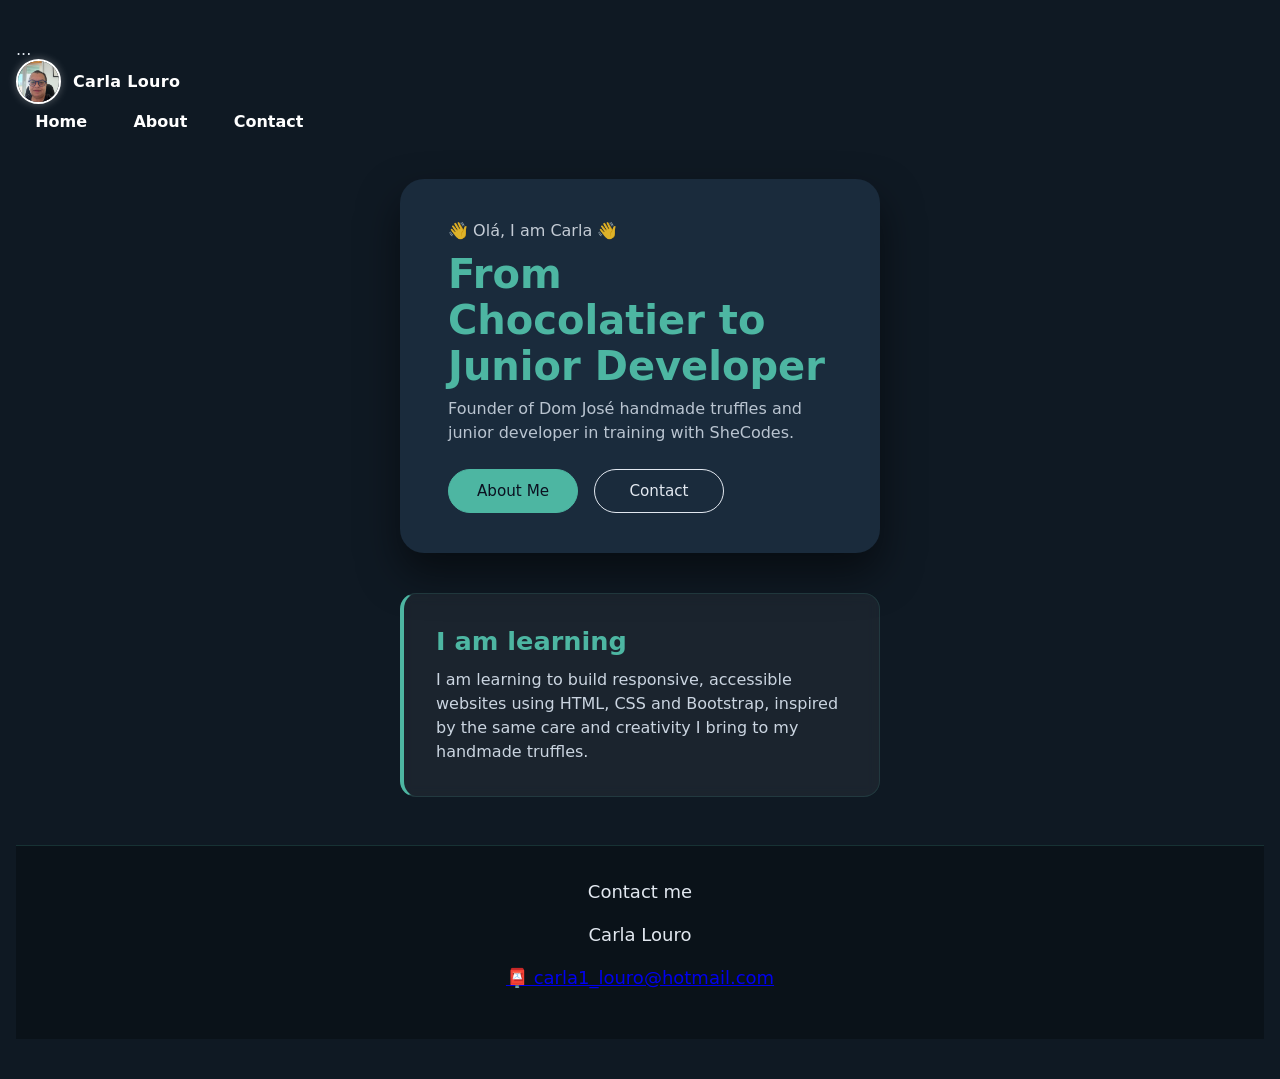
==== index.html @ e5324b71 "Add files via upload Completed week 4 Responsive Homepage Homework" ====
<!doctype html>
<html lang="en">
  <head>
    <meta charset="UTF-8" />
    <meta name="viewport" content="width=device-width, initial-scale=1.0" />
    <meta
      name="description"
      content="Carla Louro – junior developer and chocolatier blending handmade truffles with web design."
    />
    <title>Carla | Junior Developer & Chocolatier</title>
    <head>
  ...
  <!-- Bootstrap FIRST -->
  <link
    rel="stylesheet"
    href="[cdn.jsdelivr.net](https://cdn.jsdelivr.net/npm/bootstrap@5.3.3/dist/css/bootstrap.min.css)"
    integrity="sha384-QWTKZyjpPEjISv5WaRU9OFeRpok6YctnYmDr5pNlyT2bRjXh0JMhjY6hW+ALEwIH"
    crossorigin="anonymous"
  />
  <!-- Your CSS SECOND -->
  <link rel="stylesheet" href="style.css" />
</head>

  <body>
   <nav id="main-nav">
  <div class="nav-profile">
    <img
      src="images/carla-photo.jpg"
      alt="Carla Louro"
      class="nav-photo"
    />
    <span class="nav-name">Carla Louro</span>
  </div>
  <div class="nav-links">
    <a href="index.html">Home</a>
    <a href="about.html">About</a>
    <a href="contact.html">Contact</a>
  </div>
</nav>




    <main class="container">

      <!-- Floating hero card -->
      <section class="card floating-card">
        <p class="greeting"> 👋 Olá, I am Carla 👋</p>
        <h1 class="name"> From Chocolatier to Junior Developer </h1>
        <p class="subtitle">
          Founder of Dom José handmade truffles and junior developer in training with SheCodes.
        </p>
        <div class="buttons">
          <a href="about.html" class="btn btn-primary">About Me</a>
          <a href="mailto:carla1_louro@hotmail.com" class="btn btn-secondary">Contact</a>
        </div>
      </section>

      <!-- Learning section -->
      <section class="learning-section">
        <h2>I am learning</h2>
        <p>
          I am learning to build responsive, accessible websites using HTML, CSS
          and Bootstrap, inspired by the same care and creativity I bring to my
          handmade truffles.
        </p>
      </section>

    </main>

    <footer id="contact" class="bg-dark text-light py-4 mt-5">
      <div class="container text-center">
        <p class="mb-1">Contact me</p>
        <p class="mb-1 fw-bold">Carla Louro</p>
        <p class="mb-0">
          <a href="mailto:carla1_louro@hotmail.com" class="text-light text-decoration-none">
            📮 carla1_louro@hotmail.com
          </a>
        </p>
      </div>
    </footer>

    <script
      src="[cdn.jsdelivr.net](https://cdn.jsdelivr.net/npm/bootstrap@5.3.3/dist/js/bootstrap.bundle.min.js)"
      integrity="sha384-YvpcrYf0tY3lHB60NNkmXc5s9fDVZLESaAA55NDzOxhy9GkcIdslK1eN7N6jIeHz"
      crossorigin="anonymous"
    ></script>
  </body>
</html>
---- style.css ----
/* =============== CSS VARIABLES =============== */

:root {
  /* Page + cards */
  --bg-color: #0f1923;          /* deep navy/charcoal */
  --card-bg: #1a2b3c;           /* slightly lighter navy */
  --card-shadow: 0 20px 40px rgba(0, 0, 0, 0.5);

  /* Colors */
  --primary-color: #4db6a2;     /* your aqua green — stays */
  --secondary-color: #e2e8f0;   /* light grey for text */

  /* Other */
  --button-radius: 999px;
  --box-shadow: 0 5px 10px rgba(0, 0, 0, 0.3);
}


/* =============== RESET =============== */
* {
  box-sizing: border-box;
  margin: 0;
  padding: 0;
}

/* =============== BASE =============== */
body {
  margin: 0;
  padding: 40px 16px;
  min-height: 100vh;
  background-color: var(--bg-color);
  color: #111827;
  font-family: system-ui, -apple-system, BlinkMacSystemFont, "Segoe UI", sans-serif;
}

main,
.container {
  max-width: 800px;
  margin: 0 auto;
}

section {
  max-width: 600px;
  width: 100%;
  margin: 0 auto 32px;
  color: var(--secondary-color);
}

section h2 {
  margin-bottom: 0.5rem;
}

section p {
  opacity: 0.9;
  text-align: left;
}

/* =============== HEADINGS =============== */
h1, h2, h3 {
  text-align: center;
  margin: 0 0 16px;
}

h1 { font-size: clamp(2rem, 6vw, 4rem); }
h2 { font-size: clamp(1.5rem, 4vw, 3rem); }
h3 { font-size: 24px; opacity: 0.9; }

/* =============== PARAGRAPHS =============== */
p {
  font-size: 18px;
  line-height: 1.5;
  margin-bottom: 16px;
  text-align: center;
  color: var(--secondary-color);
}

/* =============== NAVBAR =============== */
.navbar {
  box-shadow: 0 2px 10px rgba(0, 0, 0, 0.2);
}

/* =============== HERO CARD =============== */
.card {
  background-color: var(--card-bg);
  padding: 2.5rem 3rem;
  border-radius: 1.5rem;
  box-shadow: var(--card-shadow);
  text-align: left;
  max-width: 480px;
  width: 100%;
  margin: 40px auto;
  border: none; /* overrides Bootstrap's default card border */
}

/* Floating animation — applied via extra class to avoid
   affecting any other cards on other pages */
.floating-card {
  animation: floatCard 4s ease-in-out infinite;
  will-change: transform;
}

@keyframes floatCard {
  0%   { transform: translateY(0px); }
  50%  { transform: translateY(-12px); }
  100% { transform: translateY(0px); }
}
/* =============== HERO + PHOTO ROW =============== */
.hero-with-photo {
  display: flex;
  flex-direction: row;
  align-items: center;
  justify-content: center;
  gap: 2rem;
  margin-top: 2rem;
  flex-wrap: wrap;   /* stacks on mobile */
}

.carla-photo {
  height: 150px !important;
  width: 150px !important;
  max-width: 150px !important;
  min-width: 150px !important;
  object-fit: cover;
  object-position: center 25%;
  border-radius: 50% !important;
  border: 3px solid #4db6a2;
  box-shadow: 0 0 20px rgba(77, 182, 162, 0.4);
  display: block !important;
  flex-shrink: 0;
}


/* =============== CARD CONTENT =============== */
.greeting {
  font-size: 1rem;
  margin-bottom: 0.5rem;
  opacity: 0.85;
  color: #e2e8f0;
  text-align: left;
}

.name {
  font-size: clamp(1.6rem, 4vw, 2.5rem);
  color: var(--primary-color);
  margin-bottom: 0.5rem;
  text-align: left;
}

.subtitle {
  font-size: 1rem;
  opacity: 0.9;
  margin-bottom: 1.5rem;
  color: #cbd5e1;
  text-align: left;
}

/* =============== BUTTONS =============== */
.buttons {
  display: flex;
  gap: 1rem;
  justify-content: flex-start;
  align-items: center;
  flex-wrap: wrap;
}

.btn {
  display: inline-flex;
  justify-content: center;
  align-items: center;
  min-width: 130px;
  padding: 0.75rem 1.6rem;
  border-radius: var(--button-radius);
  font-size: 0.95rem;
  text-decoration: none;
  border: 1px solid transparent;
  transition:
    background-color 0.2s ease,
    color 0.2s ease,
    transform 0.1s ease;
}

.btn-primary {
  background-color: var(--primary-color);
  color: #0b1120;
  border-color: var(--primary-color);
}

.btn-secondary {
  background-color: transparent;
  color: #e2e8f0;
  border-color: #e2e8f0;
}

.btn:hover {
  transform: translateY(-2px);
  filter: brightness(1.1);
}

/* =============== LEARNING SECTION =============== */
.learning-section {
  background: rgba(255, 255, 255, 0.05);     /* darker, subtle on navy */
  backdrop-filter: blur(6px);
  -webkit-backdrop-filter: blur(6px);
  border-radius: 1rem;
  padding: 2rem 2rem;
  border-left: 4px solid var(--primary-color);
  border: 1px solid rgba(77, 182, 162, 0.15); /* subtle aqua border all round */
  border-left: 4px solid var(--primary-color); /* keeps the strong left accent */
  max-width: 480px;
}

.learning-section h2 {
  color: #4db6a2;                /* aqua instead of plain white — matches the theme */
  text-align: left;
  font-size: 1.6rem;
  margin-bottom: 0.75rem;
}

.learning-section p {
  color: #cbd5e1;                /* slightly softer than before, reads well on dark */
  text-align: left;
  font-size: 1rem;
  opacity: 1;
  margin: 0;
}


/* =============== NAVIGATION LINKS (other pages) =============== */
.navigation-links {
  display: flex;
  margin-top: 40px;
  justify-content: center;
}

.navigation-links a {
  margin: 20px;
  border-radius: 4px;
  padding: 20px 15px;
  text-decoration: none;
  text-transform: capitalize;
}

.contact-link {
  background: var(--primary-color);
  box-shadow: var(--box-shadow);
  color: #0b1120;
}

.about-link {
  color: var(--primary-color);
  border: 1px solid var(--primary-color);
}

.homepage-link {
  color: var(--primary-color);
  text-align: center;
  display: block;
}

/* =============== ABOUT PAGE =============== */
.about-paragraphs {
  display: flex;
  margin: 30px 0;
}

.about-paragraphs p {
  margin: 10px;
}

.about {
  max-width: 1100px;
  margin: 40px auto;
  padding: 40px 20px;
  display: flex;
  flex-wrap: wrap;
  gap: 30px;
  align-items: flex-start;
  justify-content: center;
}

.about-text {
  flex: 1 1 300px;
  min-width: 260px;
}

.about-text p {
  text-align: left;
}

.about-images {
  flex: 1 1 250px;
  min-width: 220px;
  display: flex;
  flex-direction: column;
  gap: 15px;
  align-items: flex-start;
}

.about-images img {
  display: block;
  max-width: 220px;
  width: 100%;
  height: auto;
  border-radius: 8px;
  object-fit: cover;
}

/* =============== EMAIL LINK =============== */
.email-link {
  display: flex;
  justify-content: center;
  color: var(--primary-color);
  font-size: 28px;
  text-decoration: none;
}

.email-link:hover {
  text-decoration: underline;
}

/* =============== CONTACT NAV =============== */
.contact-nav {
  text-align: center;
  margin-top: 24px;
}

.contact-nav a {
  display: inline-block;
  margin: 0 0.8rem;
  font-size: 1.2rem;
  color: var(--secondary-color);
  text-decoration: none;
}

.contact-nav a:hover {
  color: var(--primary-color);
}

/* =============== NAVBAR =============== */
body {
  margin: 0;
  padding: 40px 16px;
  min-height: 100vh;
  background-color: var(--bg-color);
  color: var(--secondary-color);
  font-family: system-ui, -apple-system, BlinkMacSystemFont, "Segoe UI", sans-serif;
}

p {
  font-size: 18px;
  line-height: 1.5;
  margin-bottom: 16px;
  text-align: center;
  color: var(--secondary-color);
}

section p {
  color: #cbd5e1;
  opacity: 1;
}


.nav-profile {
  display: flex;
  align-items: center;
  gap: 0.75rem;
}

.nav-photo {
  width: 45px;
  height: 45px;
  border-radius: 50%;
  object-fit: cover;
  object-position: center 25%;
  border: 2px solid #fff;
  box-shadow: 0 0 8px rgba(255, 255, 255, 0.3);
}

.nav-name {
  color: #ffffff;
  font-weight: 700;
  font-size: 1rem;
  letter-spacing: 0.02em;
}

.nav-links {
  display: flex;
  gap: 0.5rem;
  align-items: center;
}

#main-nav a {
  color: #ffffff;
  font-size: 1rem;
  font-weight: 600;
  text-decoration: none;
  padding: 0.5rem 1.2rem;
  border-radius: 999px;
  transition: background-color 0.2s ease;
}

#main-nav a:hover {
  background-color: rgba(255, 255, 255, 0.15);
}

/* Mobile — stack photo above links */
@media (max-width: 576px) {
  #main-nav {
    flex-direction: column;
    gap: 0.75rem;
    padding: 1rem;
  }

  .nav-links {
    justify-content: center;
  }
}



/* =============== FOOTER =============== */
footer {
  background-color: #0a1219 !important;  /* darkest tone */
  border-top: 1px solid rgba(77, 182, 162, 0.2);
  color: #fff;
  padding: 2rem 0;
  margin-top: 3rem;
}

/* =============== RESPONSIVE =============== */
@media (max-width: 768px) {
  body {
    padding: 20px 12px;
  }

  .card {
    padding: 2rem 1.5rem;
  }

  .about {
    flex-direction: column;
    align-items: center;
    text-align: left;
  }

  .about-images {
    align-items: center;
  }

  .about-images img {
    max-width: 200px;
  }

  .buttons {
    justify-content: center;
  }
  .carla-photo {
  height: 120px !important;
  width: 120px !important;
  max-width: 120px !important;
  min-width: 120px !important;
  object-fit: cover;
  object-position: center 25%;
  border-radius: 50% !important;
  border: 3px solid #4db6a2;
  box-shadow: 0 0 20px rgba(77, 182, 162, 0.4);
  margin-bottom: 1rem;
  display: block !important;
  flex-shrink: 0;
}


}

/* =============== PROJECTS SECTION =============== */
.projects-section {
  max-width: 760px;
  margin: 0 auto 3rem;
}

.projects-title {
  color: #113831;
  text-align: center;
  font-size: 1.8rem;
  font-weight: 700;
  margin-bottom: 0.5rem;
}

.projects-intro {
  color: #e2e8f0;
  text-align: center;
  font-size: 1rem;
  margin-bottom: 2rem;
  opacity: 1;
}

.projects-grid {
  display: grid;
  grid-template-columns: repeat(auto-fit, minmax(220px, 1fr));
  gap: 1.5rem;
}

.project-card {
  background: rgba(255, 255, 255, 0.12);
  backdrop-filter: blur(6px);
  -webkit-backdrop-filter: blur(6px);
  border-radius: 1.2rem;
  padding: 1.6rem 1.5rem;
  display: flex;
  flex-direction: column;
  gap: 0.6rem;
  box-shadow: 0 8px 24px rgba(0, 0, 0, 0.2);
  transition: transform 0.3s ease, box-shadow 0.3s ease;
}

.project-card:hover {
  transform: translateY(-6px);
  box-shadow: 0 16px 36px rgba(0, 0, 0, 0.3);
}

.project-header {
  display: flex;
  justify-content: space-between;
  align-items: center;
}

.project-icon {
  font-size: 1.8rem;
}

.project-tag {
  font-size: 0.75rem;
  font-weight: 600;
  background: rgba(77, 182, 162, 0.2);
  color: #123d36;
  padding: 0.25rem 0.7rem;
  border-radius: 999px;
  border: 1px solid rgba(77, 182, 162, 0.4);
}

.project-name {
  color: #fff;
  font-size: 1.1rem;
  font-weight: 700;
  text-align: left;
  margin: 0;
}

.project-desc {
  color: #cbd5e1;
  font-size: 0.9rem;
  line-height: 1.6;
  text-align: left;
  margin: 0;
  flex-grow: 1;
  opacity: 1;
}

.project-links {
  display: flex;
  gap: 0.6rem;
  flex-wrap: wrap;
  margin-top: 0.5rem;
}

.project-btn {
  display: inline-block;
  padding: 0.45rem 1rem;
  border-radius: 999px;
  font-size: 0.85rem;
  font-weight: 600;
  text-decoration: none;
  background-color: #4db6a2;
  color: #0b1120;
  transition: background-color 0.2s ease, transform 0.1s ease;
}

.project-btn:hover {
  background-color: #3a9e8c;
  color: #fff;
  transform: translateY(-2px);
}

.project-btn-outline {
  background-color: transparent;
  color: #4db6a2;
  border: 1px solid #4db6a2;
}

.project-btn-outline:hover {
  background-color: #4db6a2;
  color: #0b1120;
}
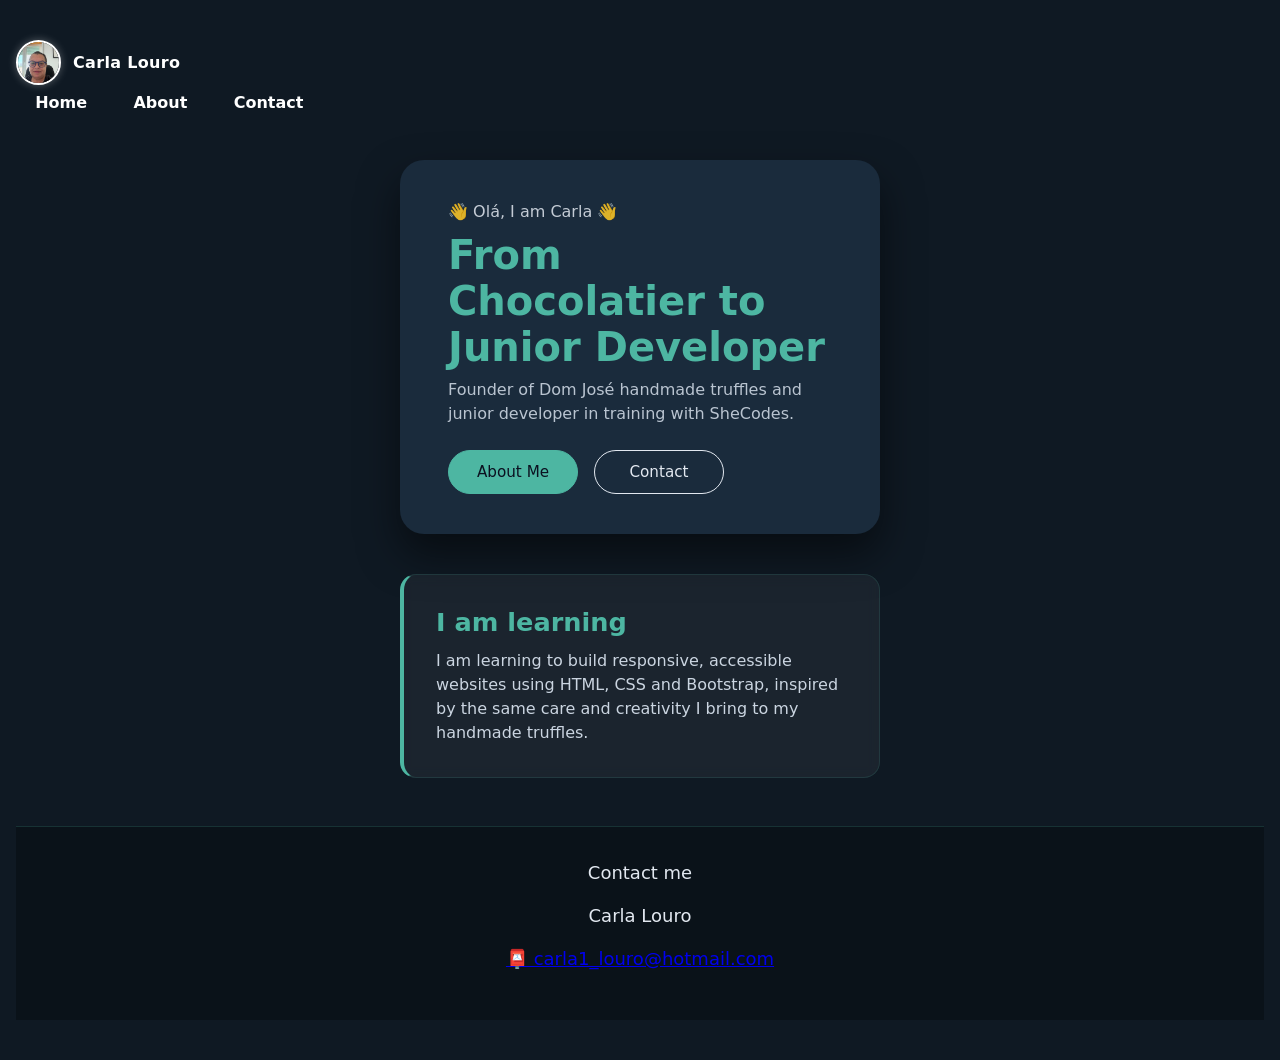
==== commit 3b69666a: "Add files via upload" ====
--- a/index.html
+++ b/index.html
@@ -9,8 +9,30 @@
     />
     <title>Carla | Junior Developer & Chocolatier</title>
     <head>
-  ...
+  <!-- index.html -->
+<meta property="og:title" content="Carla Louro | Junior Developer & Chocolatier" />
+<meta property="og:description" content="Founder of Dom José handmade truffles and junior developer in training with SheCodes." />
+<meta property="og:url" content="[carla-portfolio-project.vercel.app](https://carla-portfolio-project.vercel.app/index.html)" />
+<meta property="og:type" content="website" />
+<meta property="og:image" content="[carla-portfolio-project.vercel.app](https://carla-portfolio-project.vercel.app/images/carla-photo.jpg)" />
+
+<!-- about.html -->
+<meta property="og:title" content="About Carla | Dom José Chocolates" />
+<meta property="og:description" content="From handmade Portuguese truffles to front-end development — the story of Carla Louro." />
+<meta property="og:url" content="[carla-portfolio-project.vercel.app](https://carla-portfolio-project.vercel.app/about.html)" />
+<meta property="og:type" content="website" />
+<meta property="og:image" content="[carla-portfolio-project.vercel.app](https://carla-portfolio-project.vercel.app/images/carla-photo.jpg)" />
+
+<!-- contact.html -->
+<meta property="og:title" content="Contact Carla | Dom José Chocolates" />
+<meta property="og:description" content="Order Dom José handmade truffles or get in touch about web design work." />
+<meta property="og:url" content="[carla-portfolio-project.vercel.app](https://carla-portfolio-project.vercel.app/contact.html)" />
+<meta property="og:type" content="website" />
+<meta property="og:image" content="[carla-portfolio-project.vercel.app](https://carla-portfolio-project.vercel.app/images/carla-photo.jpg)" />
+
   <!-- Bootstrap FIRST -->
+   
+
   <link
     rel="stylesheet"
     href="[cdn.jsdelivr.net](https://cdn.jsdelivr.net/npm/bootstrap@5.3.3/dist/css/bootstrap.min.css)"
@@ -19,6 +41,7 @@
   />
   <!-- Your CSS SECOND -->
   <link rel="stylesheet" href="style.css" />
+  <link rel="canonical" href="https://carla-portfolio-project.vercel.app/index.html" />
 </head>
 
   <body>
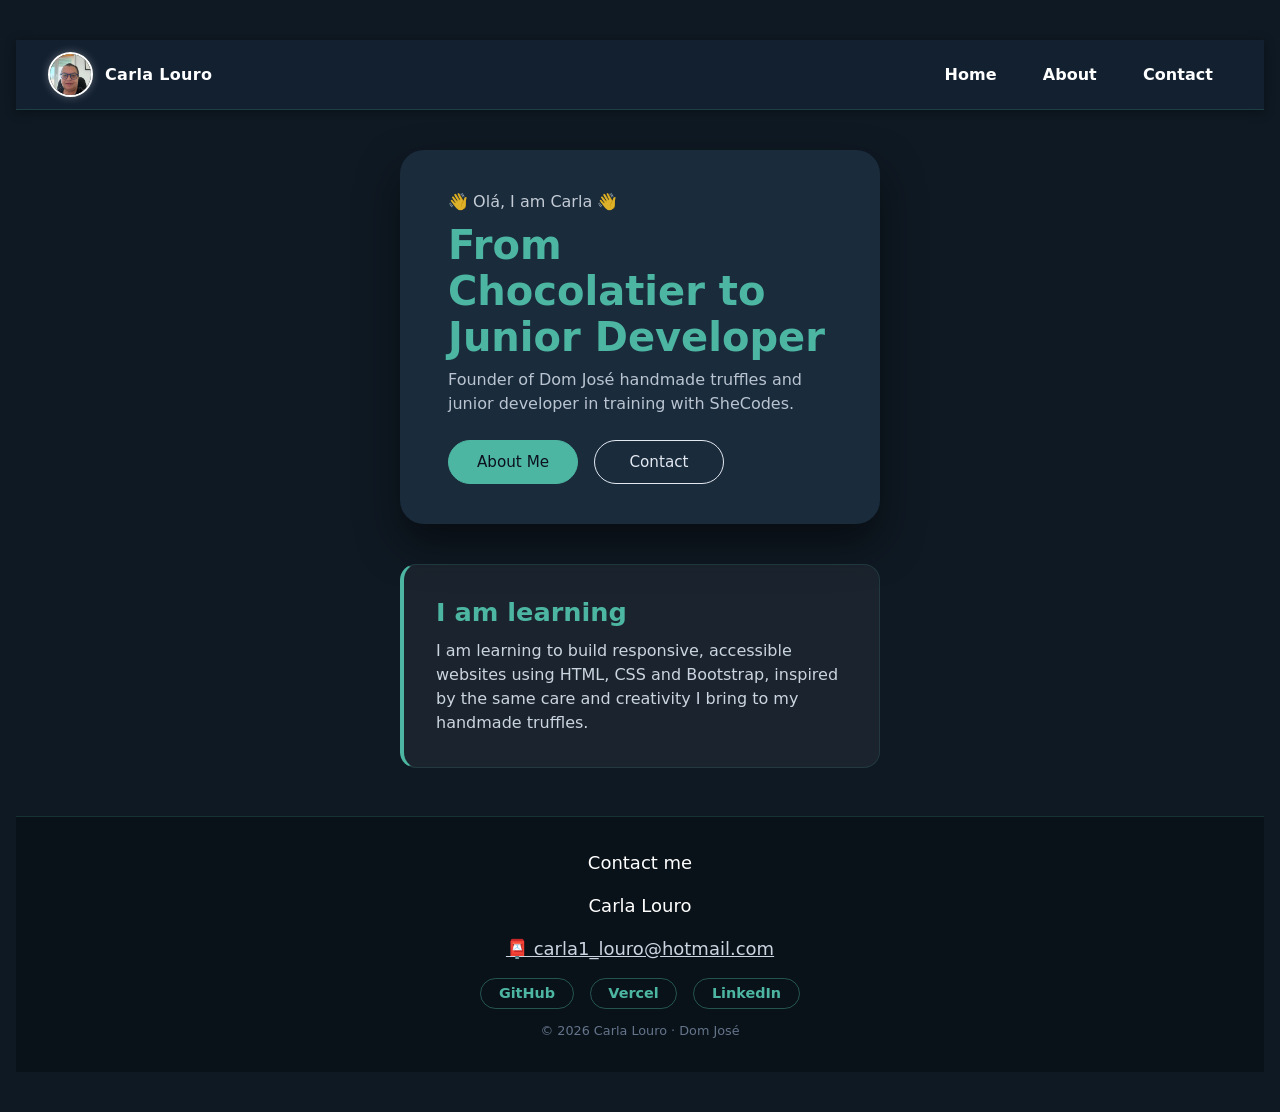
==== commit d099c74b: "Add files via upload fixed links to github, vercel, and linkedin" ====
--- a/index.html
+++ b/index.html
@@ -7,75 +7,66 @@
       name="description"
       content="Carla Louro – junior developer and chocolatier blending handmade truffles with web design."
     />
+
+    <!-- Open Graph -->
+    <meta
+      property="og:title"
+      content="Carla Louro | Junior Developer & Chocolatier"
+    />
+    <meta
+      property="og:description"
+      content="Founder of Dom José handmade truffles and junior developer in training with SheCodes."
+    />
+    <meta
+      property="og:url"
+      content="[carla-portfolio-project.vercel.appReplace Allcarla-portfolio-project.vercel.app/index.html)"
+    />
+    <meta property="og:type" content="website" />
+    <meta
+      property="og:image"
+      content="[carla-portfolio-project.vercel.appReplace Allcarla-portfolio-project.vercel.app/images/carla-photo.jpg)"
+    />
+
+    <link
+      rel="canonical"
+      href="[carla-portfolio-project.vercel.appReplace Allcarla-portfolio-project.vercel.app/index.html)"
+    />
     <title>Carla | Junior Developer & Chocolatier</title>
-    <head>
-  <!-- index.html -->
-<meta property="og:title" content="Carla Louro | Junior Developer & Chocolatier" />
-<meta property="og:description" content="Founder of Dom José handmade truffles and junior developer in training with SheCodes." />
-<meta property="og:url" content="[carla-portfolio-project.vercel.app](https://carla-portfolio-project.vercel.app/index.html)" />
-<meta property="og:type" content="website" />
-<meta property="og:image" content="[carla-portfolio-project.vercel.app](https://carla-portfolio-project.vercel.app/images/carla-photo.jpg)" />
-
-<!-- about.html -->
-<meta property="og:title" content="About Carla | Dom José Chocolates" />
-<meta property="og:description" content="From handmade Portuguese truffles to front-end development — the story of Carla Louro." />
-<meta property="og:url" content="[carla-portfolio-project.vercel.app](https://carla-portfolio-project.vercel.app/about.html)" />
-<meta property="og:type" content="website" />
-<meta property="og:image" content="[carla-portfolio-project.vercel.app](https://carla-portfolio-project.vercel.app/images/carla-photo.jpg)" />
-
-<!-- contact.html -->
-<meta property="og:title" content="Contact Carla | Dom José Chocolates" />
-<meta property="og:description" content="Order Dom José handmade truffles or get in touch about web design work." />
-<meta property="og:url" content="[carla-portfolio-project.vercel.app](https://carla-portfolio-project.vercel.app/contact.html)" />
-<meta property="og:type" content="website" />
-<meta property="og:image" content="[carla-portfolio-project.vercel.app](https://carla-portfolio-project.vercel.app/images/carla-photo.jpg)" />
-
-  <!-- Bootstrap FIRST -->
-   
-
-  <link
-    rel="stylesheet"
-    href="[cdn.jsdelivr.net](https://cdn.jsdelivr.net/npm/bootstrap@5.3.3/dist/css/bootstrap.min.css)"
-    integrity="sha384-QWTKZyjpPEjISv5WaRU9OFeRpok6YctnYmDr5pNlyT2bRjXh0JMhjY6hW+ALEwIH"
-    crossorigin="anonymous"
-  />
-  <!-- Your CSS SECOND -->
-  <link rel="stylesheet" href="style.css" />
-  <link rel="canonical" href="https://carla-portfolio-project.vercel.app/index.html" />
-</head>
-
+    <link
+      rel="stylesheet"
+      href="[cdn.jsdelivr.netReplace Allcdn.jsdelivr.net/npm/bootstrap@5.3.3/dist/css/bootstrap.min.css)"
+      integrity="sha384-QWTKZyjpPEjISv5WaRU9OFeRpok6YctnYmDr5pNlyT2bRjXh0JMhjY6hW+ALEwIH"
+      crossorigin="anonymous"
+    />
+    <link rel="stylesheet" href="style.css" />
+  </head>
   <body>
-   <nav id="main-nav">
-  <div class="nav-profile">
-    <img
-      src="images/carla-photo.jpg"
-      alt="Carla Louro"
-      class="nav-photo"
-    />
-    <span class="nav-name">Carla Louro</span>
-  </div>
-  <div class="nav-links">
-    <a href="index.html">Home</a>
-    <a href="about.html">About</a>
-    <a href="contact.html">Contact</a>
-  </div>
-</nav>
-
-
-
+    <nav id="main-nav">
+      <div class="nav-profile">
+        <img src="images/carla-photo.jpg" alt="Carla Louro" class="nav-photo" />
+        <span class="nav-name">Carla Louro</span>
+      </div>
+      <div class="nav-links">
+        <a href="index.html">Home</a>
+        <a href="about.html">About</a>
+        <a href="contact.html">Contact</a>
+      </div>
+    </nav>
 
     <main class="container">
-
       <!-- Floating hero card -->
       <section class="card floating-card">
-        <p class="greeting"> 👋 Olá, I am Carla 👋</p>
-        <h1 class="name"> From Chocolatier to Junior Developer </h1>
+        <p class="greeting">👋 Olá, I am Carla 👋</p>
+        <h1 class="name">From Chocolatier to Junior Developer</h1>
         <p class="subtitle">
-          Founder of Dom José handmade truffles and junior developer in training with SheCodes.
+          Founder of Dom José handmade truffles and junior developer in training
+          with SheCodes.
         </p>
         <div class="buttons">
           <a href="about.html" class="btn btn-primary">About Me</a>
-          <a href="mailto:carla1_louro@hotmail.com" class="btn btn-secondary">Contact</a>
+          <a href="mailto:carla1_louro@hotmail.com" class="btn btn-secondary"
+            >Contact</a
+          >
         </div>
       </section>
 
@@ -88,23 +79,52 @@
           handmade truffles.
         </p>
       </section>
-
     </main>
 
-    <footer id="contact" class="bg-dark text-light py-4 mt-5">
+    <footer id="contact-footer">
       <div class="container text-center">
         <p class="mb-1">Contact me</p>
         <p class="mb-1 fw-bold">Carla Louro</p>
-        <p class="mb-0">
-          <a href="mailto:carla1_louro@hotmail.com" class="text-light text-decoration-none">
+        <p class="mb-2">
+          <a
+            href="mailto:carla1_louro@hotmail.com"
+            class="text-decoration-none footer-link"
+          >
             📮 carla1_louro@hotmail.com
           </a>
         </p>
+        <div class="footer-social">
+          <a
+            href="https://github.com/CL3372"
+            target="_blank"
+            rel="noopener noreferrer"
+            class="footer-social-link"
+          >
+            GitHub
+          </a>
+          <a
+            href="https://vercel.com/carla-louro-s-projects"
+            target="_blank"
+            rel="noopener noreferrer"
+            class="footer-social-link"
+          >
+            Vercel
+          </a>
+          <a
+            href="[linkedin.com](https://www.linkedin.com/in/carla-louro-42b0115b/)"
+            target="_blank"
+            rel="noopener noreferrer"
+            class="footer-social-link"
+          >
+            LinkedIn
+          </a>
+        </div>
+        <p class="footer-copy">© 2026 Carla Louro · Dom José</p>
       </div>
     </footer>
 
     <script
-      src="[cdn.jsdelivr.net](https://cdn.jsdelivr.net/npm/bootstrap@5.3.3/dist/js/bootstrap.bundle.min.js)"
+      src="[cdn.jsdelivr.netReplace Allcdn.jsdelivr.net/npm/bootstrap@5.3.3/dist/js/bootstrap.bundle.min.js)"
       integrity="sha384-YvpcrYf0tY3lHB60NNkmXc5s9fDVZLESaAA55NDzOxhy9GkcIdslK1eN7N6jIeHz"
       crossorigin="anonymous"
     ></script>
--- a/style.css
+++ b/style.css
@@ -1,20 +1,13 @@
 /* =============== CSS VARIABLES =============== */
-
 :root {
-  /* Page + cards */
-  --bg-color: #0f1923;          /* deep navy/charcoal */
-  --card-bg: #1a2b3c;           /* slightly lighter navy */
+  --bg-color: #0f1923;
+  --card-bg: #1a2b3c;
   --card-shadow: 0 20px 40px rgba(0, 0, 0, 0.5);
-
-  /* Colors */
-  --primary-color: #4db6a2;     /* your aqua green — stays */
-  --secondary-color: #e2e8f0;   /* light grey for text */
-
-  /* Other */
+  --primary-color: #4db6a2;
+  --secondary-color: #e2e8f0;
   --button-radius: 999px;
   --box-shadow: 0 5px 10px rgba(0, 0, 0, 0.3);
 }
-
 
 /* =============== RESET =============== */
 * {
@@ -29,7 +22,7 @@
   padding: 40px 16px;
   min-height: 100vh;
   background-color: var(--bg-color);
-  color: #111827;
+  color: var(--secondary-color);
   font-family: system-ui, -apple-system, BlinkMacSystemFont, "Segoe UI", sans-serif;
 }
 
@@ -51,7 +44,8 @@
 }
 
 section p {
-  opacity: 0.9;
+  color: #cbd5e1;
+  opacity: 1;
   text-align: left;
 }
 
@@ -75,8 +69,59 @@
 }
 
 /* =============== NAVBAR =============== */
-.navbar {
-  box-shadow: 0 2px 10px rgba(0, 0, 0, 0.2);
+#main-nav {
+  background-color: #132030;
+  box-shadow: 0 2px 10px rgba(0, 0, 0, 0.4);
+  border-bottom: 1px solid rgba(77, 182, 162, 0.2);
+  display: flex;
+  flex-direction: row;
+  justify-content: space-between;
+  align-items: center;
+  padding: 0.75rem 2rem;
+  width: 100%;
+}
+
+.nav-profile {
+  display: flex;
+  align-items: center;
+  gap: 0.75rem;
+}
+
+.nav-photo {
+  width: 45px;
+  height: 45px;
+  border-radius: 50%;
+  object-fit: cover;
+  object-position: center 25%;
+  border: 2px solid #fff;
+  box-shadow: 0 0 8px rgba(255, 255, 255, 0.3);
+}
+
+.nav-name {
+  color: #ffffff;
+  font-weight: 700;
+  font-size: 1rem;
+  letter-spacing: 0.02em;
+}
+
+.nav-links {
+  display: flex;
+  gap: 0.5rem;
+  align-items: center;
+}
+
+#main-nav a {
+  color: #ffffff;
+  font-size: 1rem;
+  font-weight: 600;
+  text-decoration: none;
+  padding: 0.5rem 1.2rem;
+  border-radius: 999px;
+  transition: background-color 0.2s ease;
+}
+
+#main-nav a:hover {
+  background-color: rgba(255, 255, 255, 0.15);
 }
 
 /* =============== HERO CARD =============== */
@@ -89,11 +134,9 @@
   max-width: 480px;
   width: 100%;
   margin: 40px auto;
-  border: none; /* overrides Bootstrap's default card border */
-}
-
-/* Floating animation — applied via extra class to avoid
-   affecting any other cards on other pages */
+  border: none;
+}
+
 .floating-card {
   animation: floatCard 4s ease-in-out infinite;
   will-change: transform;
@@ -104,6 +147,7 @@
   50%  { transform: translateY(-12px); }
   100% { transform: translateY(0px); }
 }
+
 /* =============== HERO + PHOTO ROW =============== */
 .hero-with-photo {
   display: flex;
@@ -112,9 +156,168 @@
   justify-content: center;
   gap: 2rem;
   margin-top: 2rem;
-  flex-wrap: wrap;   /* stacks on mobile */
-}
-
+  flex-wrap: nowrap;
+}
+
+.hero-with-photo .card {
+  flex: 1;
+  max-width: 420px;
+  margin: 0;
+}
+
+/* =============== CARD CONTENT =============== */
+.greeting {
+  font-size: 1rem;
+  margin-bottom: 0.5rem;
+  opacity: 0.85;
+  color: #e2e8f0;
+  text-align: left;
+}
+
+.name {
+  font-size: clamp(1.6rem, 4vw, 2.5rem);
+  color: var(--primary-color);
+  margin-bottom: 0.5rem;
+  text-align: left;
+}
+
+.subtitle {
+  font-size: 1rem;
+  opacity: 0.9;
+  margin-bottom: 1.5rem;
+  color: #cbd5e1;
+  text-align: left;
+}
+
+/* =============== BUTTONS =============== */
+.buttons {
+  display: flex;
+  gap: 1rem;
+  justify-content: flex-start;
+  align-items: center;
+  flex-wrap: wrap;
+}
+
+.btn {
+  display: inline-flex;
+  justify-content: center;
+  align-items: center;
+  min-width: 130px;
+  padding: 0.75rem 1.6rem;
+  border-radius: var(--button-radius);
+  font-size: 0.95rem;
+  text-decoration: none;
+  border: 1px solid transparent;
+  transition: background-color 0.2s ease, color 0.2s ease, transform 0.1s ease;
+}
+
+.btn-primary {
+  background-color: var(--primary-color);
+  color: #0b1120;
+  border-color: var(--primary-color);
+}
+
+.btn-secondary {
+  background-color: transparent;
+  color: #e2e8f0;
+  border-color: #e2e8f0;
+}
+
+.btn:hover {
+  transform: translateY(-2px);
+  filter: brightness(1.1);
+}
+
+/* =============== LEARNING SECTION =============== */
+.learning-section {
+  background: rgba(255, 255, 255, 0.05);
+  backdrop-filter: blur(6px);
+  -webkit-backdrop-filter: blur(6px);
+  border-radius: 1rem;
+  padding: 2rem;
+  border-left: 4px solid var(--primary-color);
+  border: 1px solid rgba(77, 182, 162, 0.15);
+  border-left: 4px solid var(--primary-color);
+  max-width: 480px;
+}
+
+.learning-section h2 {
+  color: #4db6a2;
+  text-align: left;
+  font-size: 1.6rem;
+  margin-bottom: 0.75rem;
+}
+
+.learning-section p {
+  color: #cbd5e1;
+  text-align: left;
+  font-size: 1rem;
+  opacity: 1;
+  margin: 0;
+}
+
+/* =============== ABOUT PAGE =============== */
+.about {
+  max-width: 1100px;
+  margin: 40px auto;
+  padding: 40px 20px;
+  display: flex;
+  flex-wrap: wrap;
+  gap: 30px;
+  align-items: flex-start;
+  justify-content: center;
+}
+
+.about-text {
+  flex: 1 1 300px;
+  min-width: 260px;
+}
+
+.about-text h2 {
+  color: #4db6a2;
+  text-align: left;
+  font-size: 2rem;
+  margin-bottom: 1rem;
+}
+
+.about-text p {
+  color: #e2e8f0;
+  text-align: left;
+  font-size: 1rem;
+  line-height: 1.7;
+  opacity: 1;
+}
+
+.about-text strong {
+  color: #4db6a2;
+}
+
+.about-images {
+  flex: 1 1 250px;
+  min-width: 220px;
+  display: flex;
+  flex-direction: column;
+  gap: 15px;
+  align-items: flex-start;
+}
+
+.about-images img {
+  display: block;
+  max-width: 220px;
+  width: 100%;
+  height: 160px;
+  object-fit: cover;
+  border-radius: 12px;
+  transition: transform 0.3s ease, box-shadow 0.3s ease;
+  box-shadow: 0 6px 18px rgba(0, 0, 0, 0.25);
+}
+
+.about-images img:hover {
+  transform: translateY(-6px);
+  box-shadow: 0 14px 30px rgba(0, 0, 0, 0.35);
+}
+
+/* =============== CARLA PHOTO =============== */
 .carla-photo {
   height: 150px !important;
   width: 150px !important;
@@ -129,369 +332,103 @@
   flex-shrink: 0;
 }
 
-
-/* =============== CARD CONTENT =============== */
-.greeting {
-  font-size: 1rem;
-  margin-bottom: 0.5rem;
-  opacity: 0.85;
-  color: #e2e8f0;
-  text-align: left;
-}
-
-.name {
-  font-size: clamp(1.6rem, 4vw, 2.5rem);
-  color: var(--primary-color);
-  margin-bottom: 0.5rem;
-  text-align: left;
-}
-
-.subtitle {
-  font-size: 1rem;
-  opacity: 0.9;
-  margin-bottom: 1.5rem;
-  color: #cbd5e1;
-  text-align: left;
-}
-
-/* =============== BUTTONS =============== */
-.buttons {
-  display: flex;
-  gap: 1rem;
-  justify-content: flex-start;
-  align-items: center;
+/* =============== CONTACT PAGE =============== */
+.contact-section {
+  display: flex;
+  gap: 1.5rem;
+  justify-content: center;
   flex-wrap: wrap;
-}
-
-.btn {
-  display: inline-flex;
-  justify-content: center;
-  align-items: center;
-  min-width: 130px;
-  padding: 0.75rem 1.6rem;
-  border-radius: var(--button-radius);
-  font-size: 0.95rem;
-  text-decoration: none;
-  border: 1px solid transparent;
-  transition:
-    background-color 0.2s ease,
-    color 0.2s ease,
-    transform 0.1s ease;
-}
-
-.btn-primary {
-  background-color: var(--primary-color);
-  color: #0b1120;
-  border-color: var(--primary-color);
-}
-
-.btn-secondary {
-  background-color: transparent;
-  color: #e2e8f0;
-  border-color: #e2e8f0;
-}
-
-.btn:hover {
-  transform: translateY(-2px);
-  filter: brightness(1.1);
-}
-
-/* =============== LEARNING SECTION =============== */
-.learning-section {
-  background: rgba(255, 255, 255, 0.05);     /* darker, subtle on navy */
+  max-width: 700px;
+  margin: 0 auto 3rem;
+}
+
+.contact-card {
+  background: rgba(255, 255, 255, 0.05);
   backdrop-filter: blur(6px);
   -webkit-backdrop-filter: blur(6px);
-  border-radius: 1rem;
-  padding: 2rem 2rem;
-  border-left: 4px solid var(--primary-color);
-  border: 1px solid rgba(77, 182, 162, 0.15); /* subtle aqua border all round */
-  border-left: 4px solid var(--primary-color); /* keeps the strong left accent */
-  max-width: 480px;
-}
-
-.learning-section h2 {
-  color: #4db6a2;                /* aqua instead of plain white — matches the theme */
-  text-align: left;
-  font-size: 1.6rem;
+  border-radius: 1.2rem;
+  padding: 2rem 1.8rem;
+  flex: 1 1 280px;
+  min-width: 260px;
+  text-align: center;
+  box-shadow: 0 8px 24px rgba(0, 0, 0, 0.2);
+  border: 1px solid rgba(77, 182, 162, 0.15);
+  transition: transform 0.3s ease, box-shadow 0.3s ease;
+}
+
+.contact-card:hover {
+  transform: translateY(-6px);
+  box-shadow: 0 16px 36px rgba(0, 0, 0, 0.3);
+}
+
+.contact-icon {
+  font-size: 2.5rem;
   margin-bottom: 0.75rem;
 }
 
-.learning-section p {
-  color: #cbd5e1;                /* slightly softer than before, reads well on dark */
-  text-align: left;
-  font-size: 1rem;
+.contact-card h3 {
+  color: #4db6a2;
+  font-size: 1.2rem;
+  font-weight: 700;
+  margin-bottom: 0.5rem;
+}
+
+.contact-card p {
+  color: #e2e8f0;
+  font-size: 0.95rem;
+  margin-bottom: 1.25rem;
+  text-align: center;
   opacity: 1;
-  margin: 0;
-}
-
-
-/* =============== NAVIGATION LINKS (other pages) =============== */
-.navigation-links {
-  display: flex;
-  margin-top: 40px;
-  justify-content: center;
-}
-
-.navigation-links a {
-  margin: 20px;
-  border-radius: 4px;
-  padding: 20px 15px;
-  text-decoration: none;
-  text-transform: capitalize;
-}
-
-.contact-link {
-  background: var(--primary-color);
-  box-shadow: var(--box-shadow);
+}
+
+.contact-link-pill {
+  display: inline-block;
+  background-color: #4db6a2;
   color: #0b1120;
-}
-
-.about-link {
-  color: var(--primary-color);
-  border: 1px solid var(--primary-color);
-}
-
-.homepage-link {
-  color: var(--primary-color);
-  text-align: center;
-  display: block;
-}
-
-/* =============== ABOUT PAGE =============== */
-.about-paragraphs {
-  display: flex;
-  margin: 30px 0;
-}
-
-.about-paragraphs p {
-  margin: 10px;
-}
-
-.about {
-  max-width: 1100px;
-  margin: 40px auto;
-  padding: 40px 20px;
-  display: flex;
-  flex-wrap: wrap;
-  gap: 30px;
-  align-items: flex-start;
-  justify-content: center;
-}
-
-.about-text {
-  flex: 1 1 300px;
-  min-width: 260px;
-}
-
-.about-text p {
-  text-align: left;
-}
-
-.about-images {
-  flex: 1 1 250px;
-  min-width: 220px;
-  display: flex;
-  flex-direction: column;
-  gap: 15px;
-  align-items: flex-start;
-}
-
-.about-images img {
-  display: block;
-  max-width: 220px;
-  width: 100%;
-  height: auto;
-  border-radius: 8px;
-  object-fit: cover;
-}
-
-/* =============== EMAIL LINK =============== */
-.email-link {
-  display: flex;
-  justify-content: center;
-  color: var(--primary-color);
-  font-size: 28px;
-  text-decoration: none;
-}
-
-.email-link:hover {
-  text-decoration: underline;
-}
-
-/* =============== CONTACT NAV =============== */
-.contact-nav {
-  text-align: center;
-  margin-top: 24px;
-}
-
-.contact-nav a {
-  display: inline-block;
-  margin: 0 0.8rem;
-  font-size: 1.2rem;
-  color: var(--secondary-color);
-  text-decoration: none;
-}
-
-.contact-nav a:hover {
-  color: var(--primary-color);
-}
-
-/* =============== NAVBAR =============== */
-body {
-  margin: 0;
-  padding: 40px 16px;
-  min-height: 100vh;
-  background-color: var(--bg-color);
-  color: var(--secondary-color);
-  font-family: system-ui, -apple-system, BlinkMacSystemFont, "Segoe UI", sans-serif;
-}
-
-p {
-  font-size: 18px;
-  line-height: 1.5;
-  margin-bottom: 16px;
-  text-align: center;
-  color: var(--secondary-color);
-}
-
-section p {
-  color: #cbd5e1;
-  opacity: 1;
-}
-
-
-.nav-profile {
-  display: flex;
-  align-items: center;
-  gap: 0.75rem;
-}
-
-.nav-photo {
-  width: 45px;
-  height: 45px;
-  border-radius: 50%;
-  object-fit: cover;
-  object-position: center 25%;
-  border: 2px solid #fff;
-  box-shadow: 0 0 8px rgba(255, 255, 255, 0.3);
-}
-
-.nav-name {
-  color: #ffffff;
-  font-weight: 700;
-  font-size: 1rem;
-  letter-spacing: 0.02em;
-}
-
-.nav-links {
-  display: flex;
-  gap: 0.5rem;
-  align-items: center;
-}
-
-#main-nav a {
-  color: #ffffff;
-  font-size: 1rem;
+  padding: 0.55rem 1.2rem;
+  border-radius: 999px;
+  font-size: 0.88rem;
   font-weight: 600;
   text-decoration: none;
-  padding: 0.5rem 1.2rem;
-  border-radius: 999px;
-  transition: background-color 0.2s ease;
-}
-
-#main-nav a:hover {
-  background-color: rgba(255, 255, 255, 0.15);
-}
-
-/* Mobile — stack photo above links */
-@media (max-width: 576px) {
-  #main-nav {
-    flex-direction: column;
-    gap: 0.75rem;
-    padding: 1rem;
-  }
-
-  .nav-links {
-    justify-content: center;
-  }
-}
-
-
-
-/* =============== FOOTER =============== */
-footer {
-  background-color: #0a1219 !important;  /* darkest tone */
-  border-top: 1px solid rgba(77, 182, 162, 0.2);
+  transition: background-color 0.2s ease, transform 0.1s ease;
+  word-break: break-all;
+}
+
+.contact-link-pill:hover {
+  background-color: #3a9e8c;
   color: #fff;
-  padding: 2rem 0;
-  margin-top: 3rem;
-}
-
-/* =============== RESPONSIVE =============== */
-@media (max-width: 768px) {
-  body {
-    padding: 20px 12px;
-  }
-
-  .card {
-    padding: 2rem 1.5rem;
-  }
-
-  .about {
-    flex-direction: column;
-    align-items: center;
-    text-align: left;
-  }
-
-  .about-images {
-    align-items: center;
-  }
-
-  .about-images img {
-    max-width: 200px;
-  }
-
-  .buttons {
-    justify-content: center;
-  }
-  .carla-photo {
-  height: 120px !important;
-  width: 120px !important;
-  max-width: 120px !important;
-  min-width: 120px !important;
-  object-fit: cover;
-  object-position: center 25%;
-  border-radius: 50% !important;
-  border: 3px solid #4db6a2;
-  box-shadow: 0 0 20px rgba(77, 182, 162, 0.4);
-  margin-bottom: 1rem;
-  display: block !important;
-  flex-shrink: 0;
-}
-
-
+  transform: translateY(-2px);
 }
 
 /* =============== PROJECTS SECTION =============== */
 .projects-section {
   max-width: 760px;
   margin: 0 auto 3rem;
+  text-align: center;
 }
 
 .projects-title {
-  color: #113831;
+  color: #4db6a2;
   text-align: center;
-  font-size: 1.8rem;
-  font-weight: 700;
-  margin-bottom: 0.5rem;
+  font-size: clamp(2.5rem, 6vw, 4rem);
+  font-weight: 900;
+  letter-spacing: -1px;
+  margin-bottom: 0.4rem;
+  text-shadow: 0 0 20px rgba(77, 182, 162, 0.6), 0 0 40px rgba(77, 182, 162, 0.3);
 }
 
 .projects-intro {
-  color: #e2e8f0;
+  color: #ffffff;
   text-align: center;
-  font-size: 1rem;
-  margin-bottom: 2rem;
+  font-size: clamp(1.1rem, 2.5vw, 1.35rem);
+  font-weight: 600;
+  margin-bottom: 2.5rem;
   opacity: 1;
+  display: inline-block;
+  background: rgba(77, 182, 162, 0.18);
+  border: 1px solid rgba(77, 182, 162, 0.35);
+  border-radius: 999px;
+  padding: 0.5rem 1.6rem;
 }
 
 .projects-grid {
@@ -501,7 +438,7 @@
 }
 
 .project-card {
-  background: rgba(255, 255, 255, 0.12);
+  background: rgba(255, 255, 255, 0.05);
   backdrop-filter: blur(6px);
   -webkit-backdrop-filter: blur(6px);
   border-radius: 1.2rem;
@@ -510,6 +447,7 @@
   flex-direction: column;
   gap: 0.6rem;
   box-shadow: 0 8px 24px rgba(0, 0, 0, 0.2);
+  border: 1px solid rgba(77, 182, 162, 0.15);
   transition: transform 0.3s ease, box-shadow 0.3s ease;
 }
 
@@ -532,7 +470,7 @@
   font-size: 0.75rem;
   font-weight: 600;
   background: rgba(77, 182, 162, 0.2);
-  color: #123d36;
+  color: #4db6a2;
   padding: 0.25rem 0.7rem;
   border-radius: 999px;
   border: 1px solid rgba(77, 182, 162, 0.4);
@@ -591,3 +529,107 @@
   background-color: #4db6a2;
   color: #0b1120;
 }
+
+/* =============== FOOTER =============== */
+footer {
+  background-color: #0a1219 !important;
+  border-top: 1px solid rgba(77, 182, 162, 0.2);
+  color: #fff;
+  padding: 2rem 0;
+  margin-top: 3rem;
+}
+
+footer p,
+footer a {
+  color: #fff !important;
+}
+
+.footer-social {
+  display: flex;
+  justify-content: center;
+  gap: 1rem;
+  flex-wrap: wrap;
+  margin: 0.75rem 0;
+}
+
+.footer-social-link {
+  display: inline-block;
+  color: #4db6a2 !important;
+  font-size: 0.9rem;
+  font-weight: 600;
+  text-decoration: none;
+  padding: 0.4rem 1.1rem;
+  border-radius: 999px;
+  border: 1px solid rgba(77, 182, 162, 0.4);
+  transition: background-color 0.2s ease, color 0.2s ease;
+}
+
+.footer-social-link:hover {
+  background-color: #4db6a2;
+  color: #0b1120 !important;
+}
+
+.footer-link {
+  color: #cbd5e1 !important;
+}
+
+.footer-link:hover {
+  color: #4db6a2 !important;
+}
+
+.footer-copy {
+  font-size: 0.8rem;
+  color: #64748b !important;
+  margin-top: 0.75rem;
+  margin-bottom: 0 !important;
+}
+
+/* =============== RESPONSIVE =============== */
+@media (max-width: 768px) {
+  body {
+    padding: 20px 12px;
+  }
+
+  .card {
+    padding: 2rem 1.5rem;
+  }
+
+  .hero-with-photo {
+    flex-wrap: wrap;
+    justify-content: center;
+  }
+
+  .about {
+    flex-direction: column;
+    align-items: center;
+  }
+
+  .about-images {
+    align-items: center;
+  }
+
+  .about-images img {
+    max-width: 200px;
+  }
+
+  .buttons {
+    justify-content: center;
+  }
+
+  .carla-photo {
+    height: 120px !important;
+    width: 120px !important;
+    max-width: 120px !important;
+    min-width: 120px !important;
+  }
+
+  #main-nav {
+    flex-direction: column;
+    gap: 0.75rem;
+    padding: 1rem;
+  }
+
+  .nav-links {
+    justify-content: center;
+  }
+}
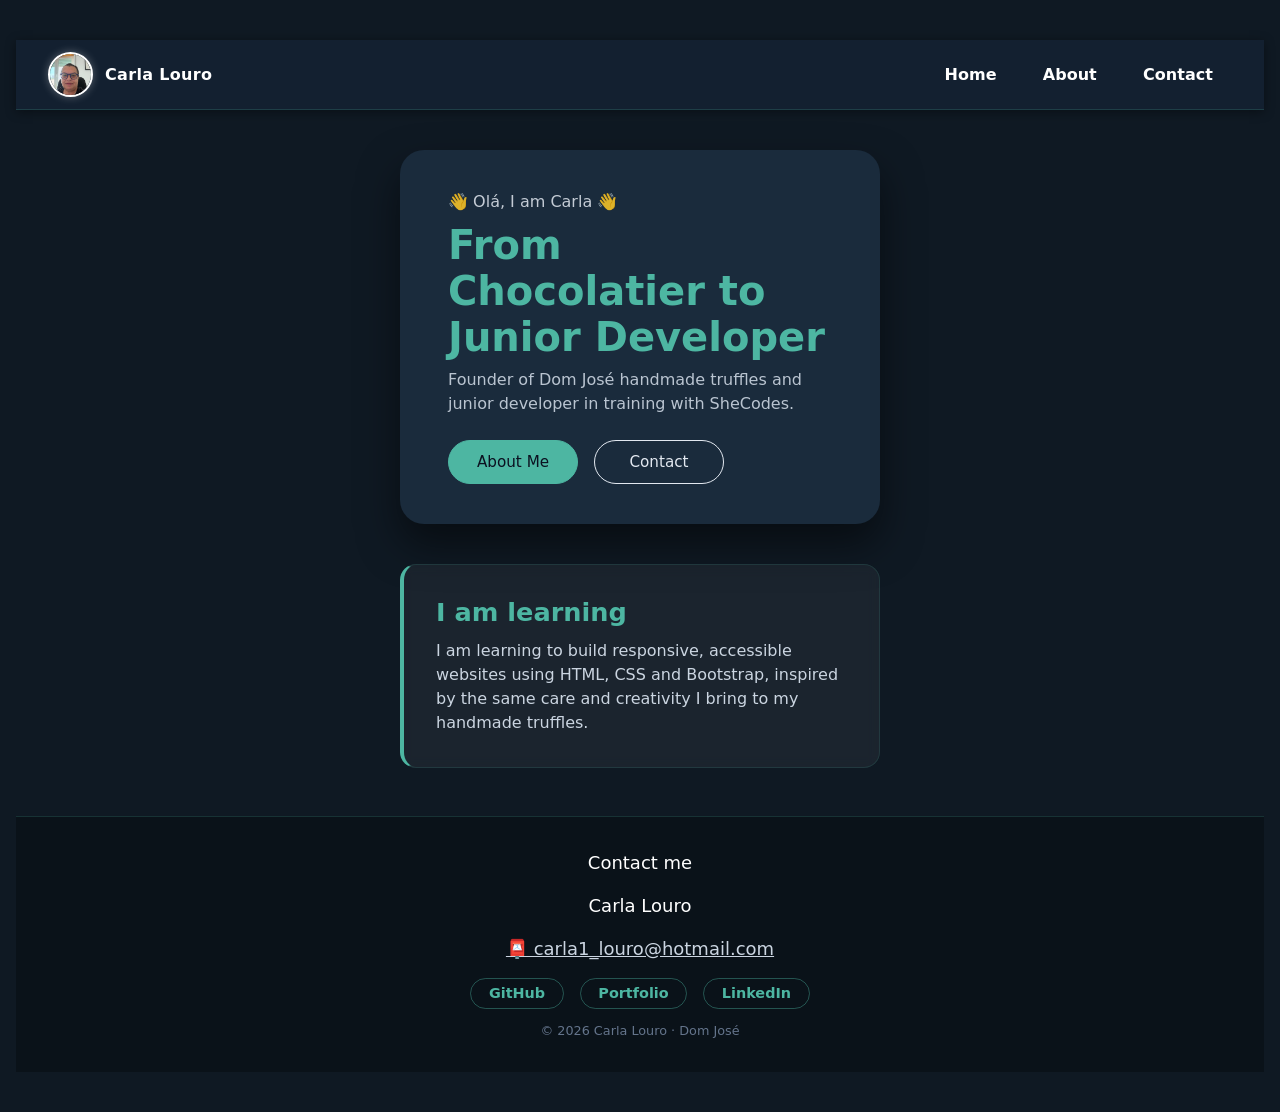
==== commit a7737cb0: "Add files via upload updated navbar and footer" ====
--- a/index.html
+++ b/index.html
@@ -1,4 +1,4 @@
-<!doctype html>
+<!DOCTYPE html>
 <html lang="en">
   <head>
     <meta charset="UTF-8" />
@@ -9,38 +9,27 @@
     />
 
     <!-- Open Graph -->
-    <meta
-      property="og:title"
-      content="Carla Louro | Junior Developer & Chocolatier"
-    />
-    <meta
-      property="og:description"
-      content="Founder of Dom José handmade truffles and junior developer in training with SheCodes."
-    />
-    <meta
-      property="og:url"
-      content="[carla-portfolio-project.vercel.appReplace Allcarla-portfolio-project.vercel.app/index.html)"
-    />
+    <meta property="og:title" content="Carla Louro | Junior Developer & Chocolatier" />
+    <meta property="og:description" content="Founder of Dom José handmade truffles and junior developer in training with SheCodes." />
+    <meta property="og:url" content="[carla-portfolio-project.vercel.app](https://carla-portfolio-project.vercel.app/index.html)" />
     <meta property="og:type" content="website" />
-    <meta
-      property="og:image"
-      content="[carla-portfolio-project.vercel.appReplace Allcarla-portfolio-project.vercel.app/images/carla-photo.jpg)"
-    />
+    <meta property="og:image" content="[carla-portfolio-project.vercel.app](https://carla-portfolio-project.vercel.app/images/carla-photo.jpg)" />
 
-    <link
-      rel="canonical"
-      href="[carla-portfolio-project.vercel.appReplace Allcarla-portfolio-project.vercel.app/index.html)"
-    />
+    <link rel="canonical" href="[carla-portfolio-project.vercel.app](https://carla-portfolio-project.vercel.app/index.html)" />
+
     <title>Carla | Junior Developer & Chocolatier</title>
+
+    <!-- Bootstrap 5 CSS -->
     <link
       rel="stylesheet"
-      href="[cdn.jsdelivr.netReplace Allcdn.jsdelivr.net/npm/bootstrap@5.3.3/dist/css/bootstrap.min.css)"
+      href="[cdn.jsdelivr.net](https://cdn.jsdelivr.net/npm/bootstrap@5.3.3/dist/css/bootstrap.min.css)"
       integrity="sha384-QWTKZyjpPEjISv5WaRU9OFeRpok6YctnYmDr5pNlyT2bRjXh0JMhjY6hW+ALEwIH"
       crossorigin="anonymous"
     />
     <link rel="stylesheet" href="style.css" />
   </head>
   <body>
+    <!-- NAVBAR -->
     <nav id="main-nav">
       <div class="nav-profile">
         <img src="images/carla-photo.jpg" alt="Carla Louro" class="nav-photo" />
@@ -64,9 +53,9 @@
         </p>
         <div class="buttons">
           <a href="about.html" class="btn btn-primary">About Me</a>
-          <a href="mailto:carla1_louro@hotmail.com" class="btn btn-secondary"
-            >Contact</a
-          >
+          <a href="mailto:carla1_louro@hotmail.com" class="btn btn-secondary">
+            Contact
+          </a>
         </div>
       </section>
 
@@ -81,52 +70,47 @@
       </section>
     </main>
 
-    <footer id="contact-footer">
-      <div class="container text-center">
-        <p class="mb-1">Contact me</p>
-        <p class="mb-1 fw-bold">Carla Louro</p>
-        <p class="mb-2">
-          <a
-            href="mailto:carla1_louro@hotmail.com"
-            class="text-decoration-none footer-link"
-          >
-            📮 carla1_louro@hotmail.com
-          </a>
-        </p>
-        <div class="footer-social">
-          <a
-            href="https://github.com/CL3372"
-            target="_blank"
-            rel="noopener noreferrer"
-            class="footer-social-link"
-          >
-            GitHub
-          </a>
-          <a
-            href="https://vercel.com/carla-louro-s-projects"
-            target="_blank"
-            rel="noopener noreferrer"
-            class="footer-social-link"
-          >
-            Vercel
-          </a>
-          <a
-            href="[linkedin.com](https://www.linkedin.com/in/carla-louro-42b0115b/)"
-            target="_blank"
-            rel="noopener noreferrer"
-            class="footer-social-link"
-          >
-            LinkedIn
-          </a>
-        </div>
-        <p class="footer-copy">© 2026 Carla Louro · Dom José</p>
-      </div>
-    </footer>
+    <!-- FOOTER -->
+   <footer>
+  <div class="container text-center">
+    <p class="mb-1">Contact me</p>
+    <p class="mb-1 fw-bold">Carla Louro</p>
+    <p class="mb-2">
+      <a
+        href="mailto:carla1_louro@hotmail.com"
+        class="footer-link text-decoration-none"
+      >
+        📮 carla1_louro@hotmail.com
+      </a>
+    </p>
+    <div class="footer-social">
+      <a
+        href="[github.com](https://github.com/CL3372)"
+        class="footer-social-link"
+        target="_blank"
+      >GitHub</a>
+      <a
+        href="[x66tv9.csb.app](https://x66tv9.csb.app)"
+        class="footer-social-link"
+        target="_blank"
+      >Portfolio</a>
+      <a
+        href="[linkedin.com](https://www.linkedin.com/in/carla-louro-42b0115b/)"
+        class="footer-social-link"
+        target="_blank"
+      >LinkedIn</a>
+    </div>
+    <p class="footer-copy">© 2026 Carla Louro · Dom José</p>
+  </div>
+</footer>
 
+
+    <!-- Bootstrap 5 JS -->
     <script
-      src="[cdn.jsdelivr.netReplace Allcdn.jsdelivr.net/npm/bootstrap@5.3.3/dist/js/bootstrap.bundle.min.js)"
-      integrity="sha384-YvpcrYf0tY3lHB60NNkmXc5s9fDVZLESaAA55NDzOxhy9GkcIdslK1eN7N6jIeHz"
-      crossorigin="anonymous"
-    ></script>
+      src="[cdn.jsdelivr.net](https://cdn.jsdelivr.net/npm/bootstrap@5.3.3/dist/js/bootstrap.bundle.min.js)"
+     integrity="sha384-YvpcrYf0tY3lHB60NNkmXc5s9fDVZLESaAA55NDzOxhy9GkcIdslK1eN7N6jIeHz"
+     crossorigin="anonymous"
+></script>
+
   </body>
 </html>
